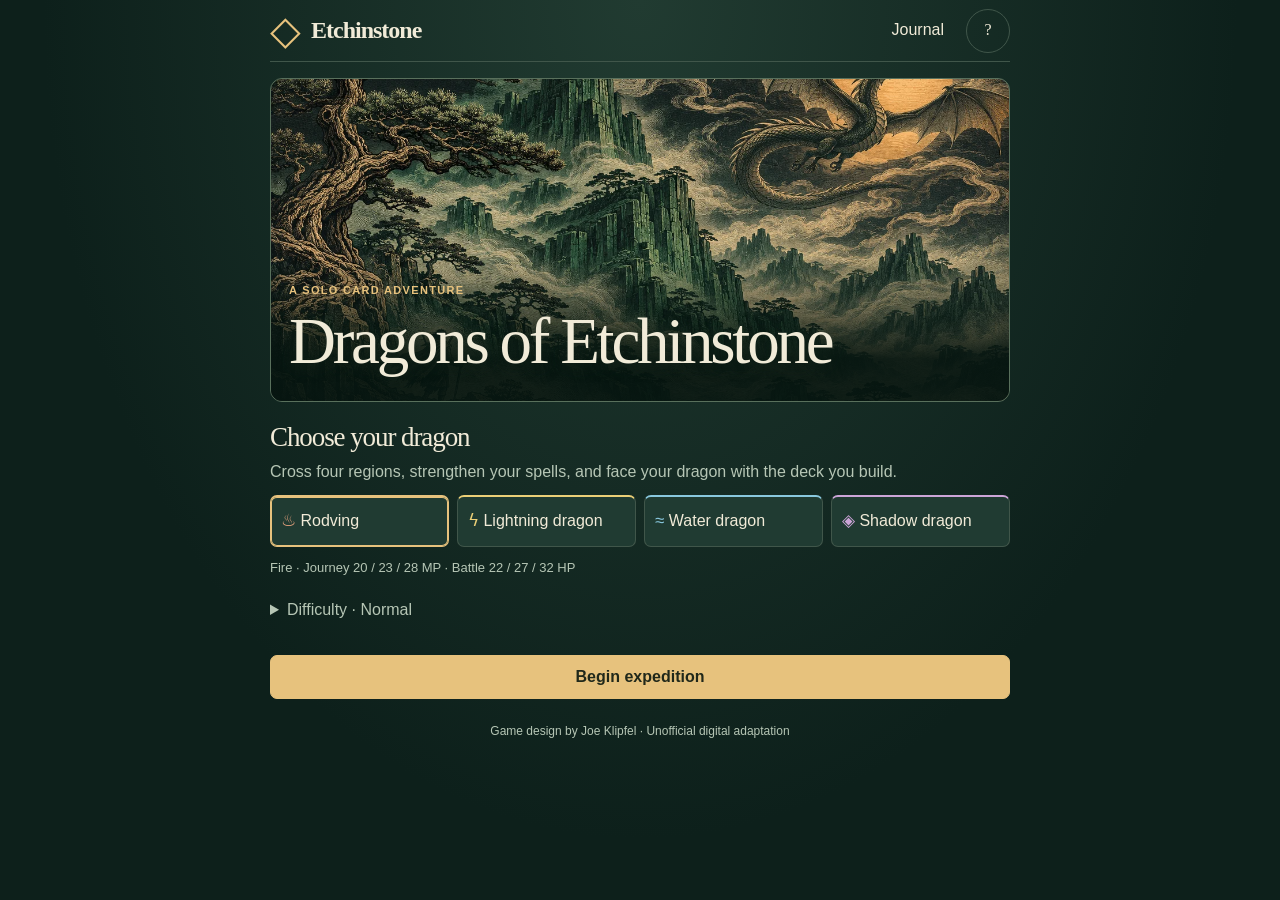
==== index.html @ 00d9d8dd "feat: implement playable offline Dragons of Etchinstone campaign" ====
<!doctype html>
<html lang="en">
  <head>
    <meta charset="utf-8" />
    <meta
      name="viewport"
      content="width=device-width, initial-scale=1, viewport-fit=cover"
    />
    <meta name="theme-color" content="#102821" />
    <meta name="apple-mobile-web-app-capable" content="yes" />
    <link rel="manifest" href="./manifest.webmanifest" />
    <link rel="apple-touch-icon" href="./icon-192.png" />
    <title>Dragons of Etchinstone</title>
    <link rel="stylesheet" href="./style.css" />
  </head>
  <body>
    <header>
      <span class="mark" aria-hidden="true">◇</span><strong>Etchinstone</strong
      ><button id="journal" aria-label="Open expedition journal">Journal</button
      ><button id="help" aria-label="How to play">?</button>
    </header>
    <main id="app"></main>
    <dialog id="panel">
      <form method="dialog">
        <button autofocus class="close">Close</button>
      </form>
      <div id="details"></div>
    </dialog>
    <div aria-live="polite" id="status"></div>
    <script type="module" src="./app.mjs"></script>
  </body>
</html>
---- style.css ----
:root {
  color-scheme: dark;
  --ink: #f1ebd8;
  --muted: #b6c6b5;
  --gold: #e7c27d;
  --bg: #0d201b;
  --edge: #40564a;
  --panel: #193229;
  font:
    16px/1.42 "Avenir Next",
    Avenir,
    -apple-system,
    sans-serif;
  color: var(--ink);
  background: var(--bg);
}
* {
  box-sizing: border-box;
}
body {
  margin: 0;
  padding: env(safe-area-inset-top) max(14px, env(safe-area-inset-right))
    max(24px, env(safe-area-inset-bottom)) max(14px, env(safe-area-inset-left));
  min-height: 100vh;
  background: radial-gradient(ellipse at 50% 0, #213b31, transparent 66%);
}
header,
main {
  max-width: 740px;
  margin: auto;
}
header {
  display: flex;
  align-items: center;
  gap: 10px;
  height: 62px;
  border-bottom: 1px solid var(--edge);
}
header strong {
  font:
    600 24px Georgia,
    serif;
  letter-spacing: -1px;
  flex: 1;
}
.mark {
  color: var(--gold);
  font: 40px Georgia;
}
button,
select {
  font: inherit;
  color: inherit;
  background: #203b32;
  border: 1px solid var(--edge);
  border-radius: 7px;
  padding: 8px 12px;
  min-height: 44px;
  cursor: pointer;
  touch-action: manipulation;
}
button:disabled {
  opacity: 0.44;
  cursor: default;
}
button:focus-visible,
select:focus-visible {
  outline: 3px solid var(--gold);
  outline-offset: 2px;
}
button[aria-pressed="true"],
.selected {
  border-color: var(--gold);
  box-shadow: inset 0 0 0 1px var(--gold);
}
header button {
  background: transparent;
  border: 0;
}
#help {
  font-family: Georgia;
  border: 1px solid var(--edge);
  width: 44px;
  border-radius: 50%;
}
main {
  padding-top: 16px;
}
h1,
h2,
h3,
p {
  margin: 0;
}
h1,
h2,
h3,
.cname {
  font-family: Georgia, "Times New Roman", serif;
  font-weight: 500;
  line-height: 1.1;
}
h1 {
  font-size: clamp(36px, 8vw, 65px);
  letter-spacing: -0.05em;
}
h2 {
  font-size: 27px;
  letter-spacing: -0.04em;
}
h3 {
  font-size: 21px;
}
p {
  color: var(--muted);
  margin: 8px 0 12px;
}
.over,
small,
.stat {
  font-weight: 700;
  font-size: 11px;
  letter-spacing: 0.12em;
  text-transform: uppercase;
}
.over {
  color: var(--gold);
  margin-bottom: 7px;
}
.cover,
.banner {
  background: #234037 url("./vale.webp") center 45% / cover;
  border: 1px solid #59705c;
  border-radius: 12px;
  overflow: hidden;
  position: relative;
}
.cover {
  display: flex;
  align-items: flex-end;
  min-height: clamp(235px, 36vh, 375px);
}
.cover > div,
.banner > div {
  width: 100%;
  padding: 24px 18px;
  background: linear-gradient(transparent, rgba(6, 21, 16, 0.94) 70%);
}
.cover h1 {
  max-width: 9em;
  text-shadow: 0 2px 15px #15251a;
}
.banner > div {
  padding: 42px 16px 12px;
}
.banner h1 {
  font-size: 32px;
}
.section {
  margin: 21px 0;
}
.line,
.actions,
.stats {
  display: flex;
  align-items: center;
  gap: 8px;
  flex-wrap: wrap;
}
.line {
  justify-content: space-between;
}
.line small,
.muted {
  color: var(--muted);
}
.dragons,
.cards {
  display: grid;
  grid-template-columns: repeat(2, minmax(0, 1fr));
  gap: 8px;
  margin: 12px 0;
}
.dragon,
.card {
  text-align: left;
  position: relative;
  overflow: hidden;
}
.dragon {
  padding: 12px 10px;
  border-top: 2px solid var(--el);
}
.glyph {
  color: var(--el);
  font-size: 17px;
}
.fire {
  --el: #efa780;
}
.water {
  --el: #89c8de;
}
.lightning {
  --el: #ebcf77;
}
.shadow {
  --el: #cca5d8;
}
.primary {
  width: 100%;
  background: var(--gold);
  border-color: var(--gold);
  color: #20281a;
  font-weight: 750;
}
.primary,
.wide {
  margin-top: 10px;
}
.wide {
  width: 100%;
}
.enc,
.box {
  padding: 14px;
  background: #172e26;
  border: 1px solid var(--edge);
  border-radius: 10px;
  margin-top: 12px;
}
.stats {
  color: var(--muted);
  font-size: 14px;
  margin: 8px 0 0;
}
.stat {
  padding: 4px 8px;
  background: #2a4135;
  color: #e5e9d8;
  border-radius: 4px;
  letter-spacing: 0.03em;
}
.slots {
  display: grid;
  grid-template-columns: repeat(3, minmax(0, 1fr));
  gap: 6px;
  margin: 8px 0;
}
.slot {
  background: #14271e;
  text-align: left;
  min-height: 57px;
  padding: 6px;
}
.slot small {
  display: block;
  color: var(--gold);
  font-size: 10px;
}
.slot span {
  font: 15px Georgia;
}
.card {
  padding: 10px;
  border-color: #536251;
  border-left: 3px solid var(--el);
  background: linear-gradient(130deg, #2a4034, #192c25);
}
.card .line {
  font-size: 11px;
  color: var(--el);
  font-weight: 700;
}
.cname {
  display: block;
  font-size: 20px;
  margin: 5px 0 8px;
}
.card .numbers {
  display: block;
  font-size: 12px;
  color: #e2e6d6;
  line-height: 1.55;
}
.foot,
.hint {
  color: var(--muted);
  font-size: 13px;
  margin: 7px 0;
}
.result {
  font-size: 17px;
  color: var(--gold);
}
.tag {
  font-size: 12px;
  color: var(--gold);
}
select {
  max-width: 100%;
}
dialog {
  width: min(95vw, 510px);
  max-height: 82dvh;
  color: var(--ink);
  background: #162e25;
  border: 1px solid #6b806c;
  border-radius: 12px;
  padding: 20px;
}
dialog::backdrop {
  background: #040d09b8;
}
.close {
  float: right;
}
dialog h2 {
  padding-right: 60px;
  margin: 8px 0 18px;
}
dialog h3 {
  margin-top: 18px;
}
dialog li {
  margin-bottom: 8px;
}
.journal {
  padding: 10px 0;
  border-bottom: 1px solid var(--edge);
}
#status {
  position: fixed;
  bottom: 0;
  color: var(--gold);
  background: var(--bg);
}
.actions {
  margin-top: 10px;
}
details {
  margin: 12px 0;
  color: var(--muted);
}
summary {
  cursor: pointer;
  min-height: 44px;
  padding: 10px 0;
}
.check {
  display: flex;
  align-items: center;
  gap: 9px;
  min-height: 44px;
}
.check input {
  width: 19px;
  height: 19px;
}
footer {
  color: var(--muted);
  text-align: center;
  font-size: 12px;
  margin: 24px 0;
}
button:hover:enabled {
  filter: brightness(1.1);
}
@media (min-width: 650px) {
  .cards {
    grid-template-columns: repeat(4, minmax(0, 1fr));
  }
  .dragons {
    grid-template-columns: repeat(4, 1fr);
  }
}
@media (max-width: 370px) {
  body {
    padding-inline: 9px;
  }
  .card {
    padding: 7px;
  }
  .cname {
    font-size: 17px;
  }
}
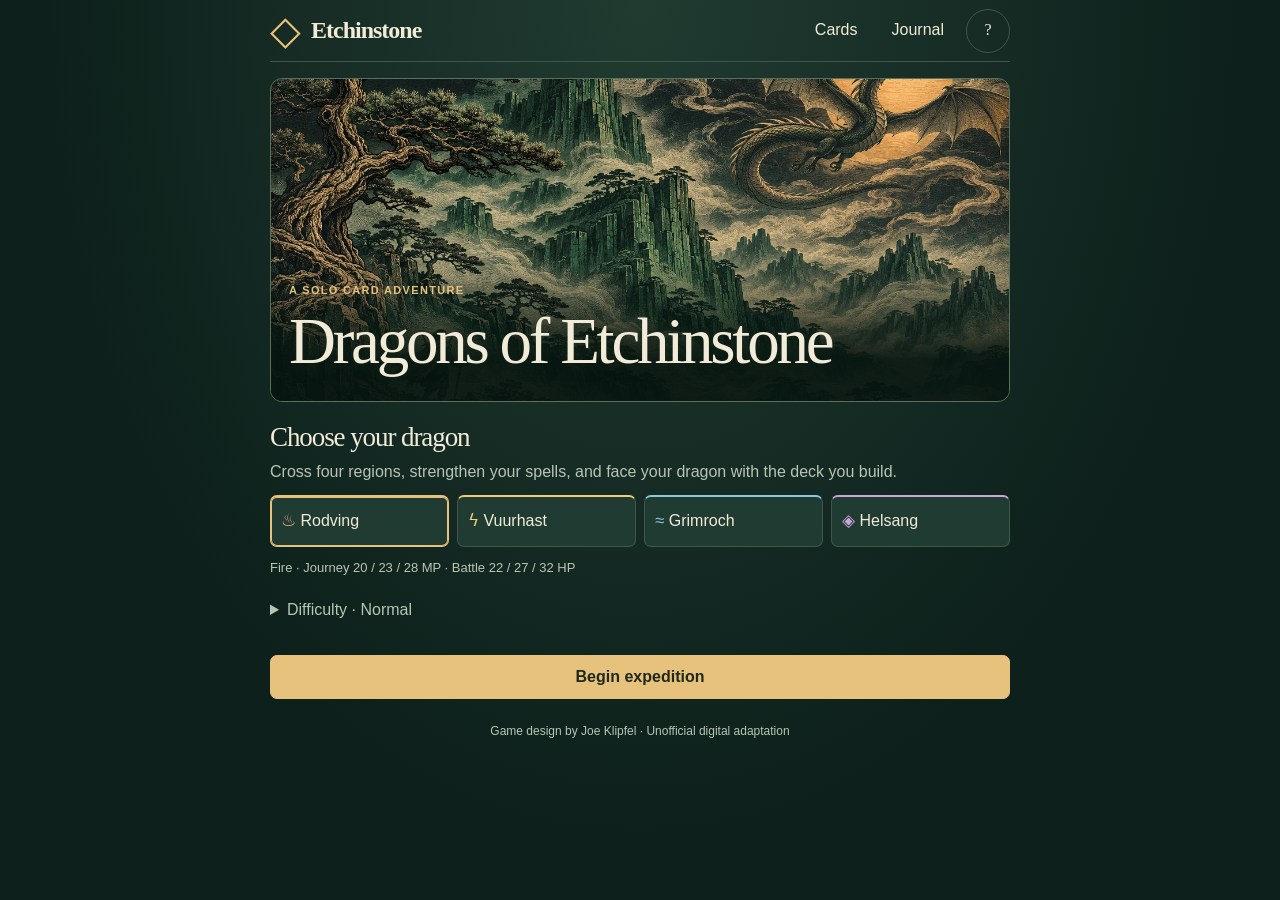
==== commit e4a98cd0: "feat: show printed mage and encounter cards offline" ====
--- a/index.html
+++ b/index.html
@@ -16,6 +16,7 @@
   <body>
     <header>
       <span class="mark" aria-hidden="true">◇</span><strong>Etchinstone</strong
+      ><button id="printed" aria-label="View printed cards">Cards</button
       ><button id="journal" aria-label="Open expedition journal">Journal</button
       ><button id="help" aria-label="How to play">?</button>
     </header>
--- a/style.css
+++ b/style.css
@@ -385,3 +385,58 @@
     font-size: 17px;
   }
 }
+.printed {
+  display: none;
+  background-repeat: no-repeat;
+  border-radius: 4px;
+}
+.has-powers .powers {
+  display: block;
+  background-image: var(--powers-image);
+  background-size: 800% 800%;
+  aspect-ratio: 825/568;
+  margin: 6px 0;
+}
+.has-enemies .enemies,
+.has-journeys .journeys {
+  display: block;
+  background-size: 400% 400%;
+  float: left;
+  width: 72px;
+  margin: 0 12px 5px 0;
+}
+.enemies {
+  background-image: var(--enemies-image);
+  aspect-ratio: 148/192;
+}
+.journeys {
+  background-image: var(--journeys-image);
+  aspect-ratio: 148/170;
+}
+.enc {
+  display: flow-root;
+}
+#details:has(#print-face) label {
+  display: block;
+  margin: 10px 0;
+}
+#print-face {
+  margin-top: 14px;
+}
+.has-powers .art-wait {
+  display: none;
+}
+@media (max-width: 440px) {
+  header {
+    gap: 4px;
+  }
+  header .mark {
+    display: none;
+  }
+  header strong {
+    font-size: 21px;
+  }
+  header button {
+    padding-inline: 8px;
+  }
+}
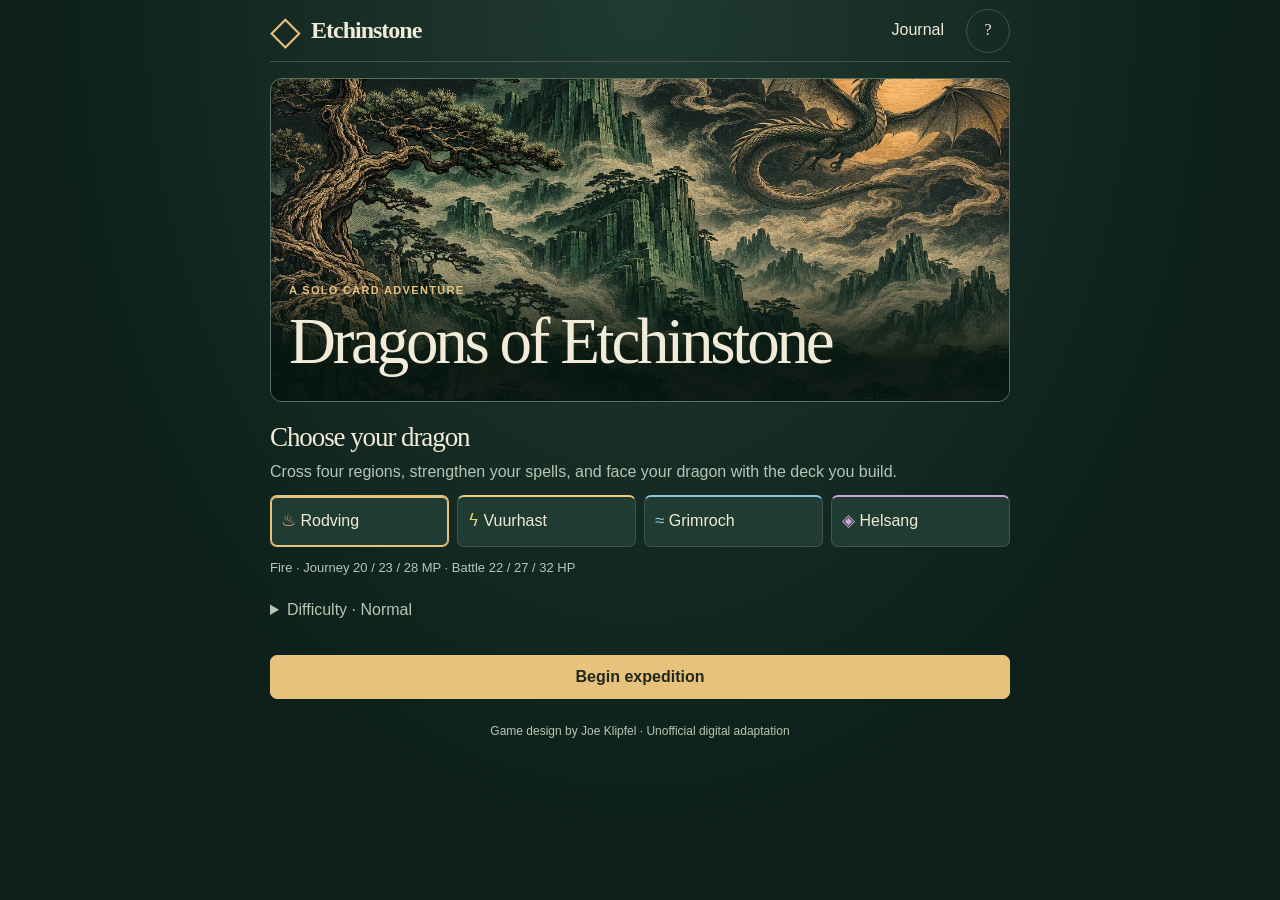
==== commit b269bd2a: "feat: enlarge mage cards directly in play" ====
--- a/index.html
+++ b/index.html
@@ -16,7 +16,6 @@
   <body>
     <header>
       <span class="mark" aria-hidden="true">◇</span><strong>Etchinstone</strong
-      ><button id="printed" aria-label="View printed cards">Cards</button
       ><button id="journal" aria-label="Open expedition journal">Journal</button
       ><button id="help" aria-label="How to play">?</button>
     </header>
@@ -27,6 +26,18 @@
       </form>
       <div id="details"></div>
     </dialog>
+    <dialog
+      id="card-view"
+      aria-labelledby="card-title"
+      aria-describedby="card-level"
+    >
+      <form method="dialog">
+        <button autofocus class="close">Close</button>
+      </form>
+      <h2 id="card-title"></h2>
+      <p id="card-level"></p>
+      <div id="print-face"></div>
+    </dialog>
     <div aria-live="polite" id="status"></div>
     <script type="module" src="./app.mjs"></script>
   </body>
--- a/style.css
+++ b/style.css
@@ -416,9 +416,20 @@
 .enc {
   display: flow-root;
 }
-#details:has(#print-face) label {
-  display: block;
-  margin: 10px 0;
+.card-pair {
+  display: flex;
+  flex-direction: column;
+  min-width: 0;
+}
+.card-pair > .card {
+  flex: 1;
+  border-radius: 7px 7px 0 0;
+}
+.enlarge {
+  width: 100%;
+  border-top: 0;
+  border-radius: 0 0 7px 7px;
+  font-size: 14px;
 }
 #print-face {
   margin-top: 14px;
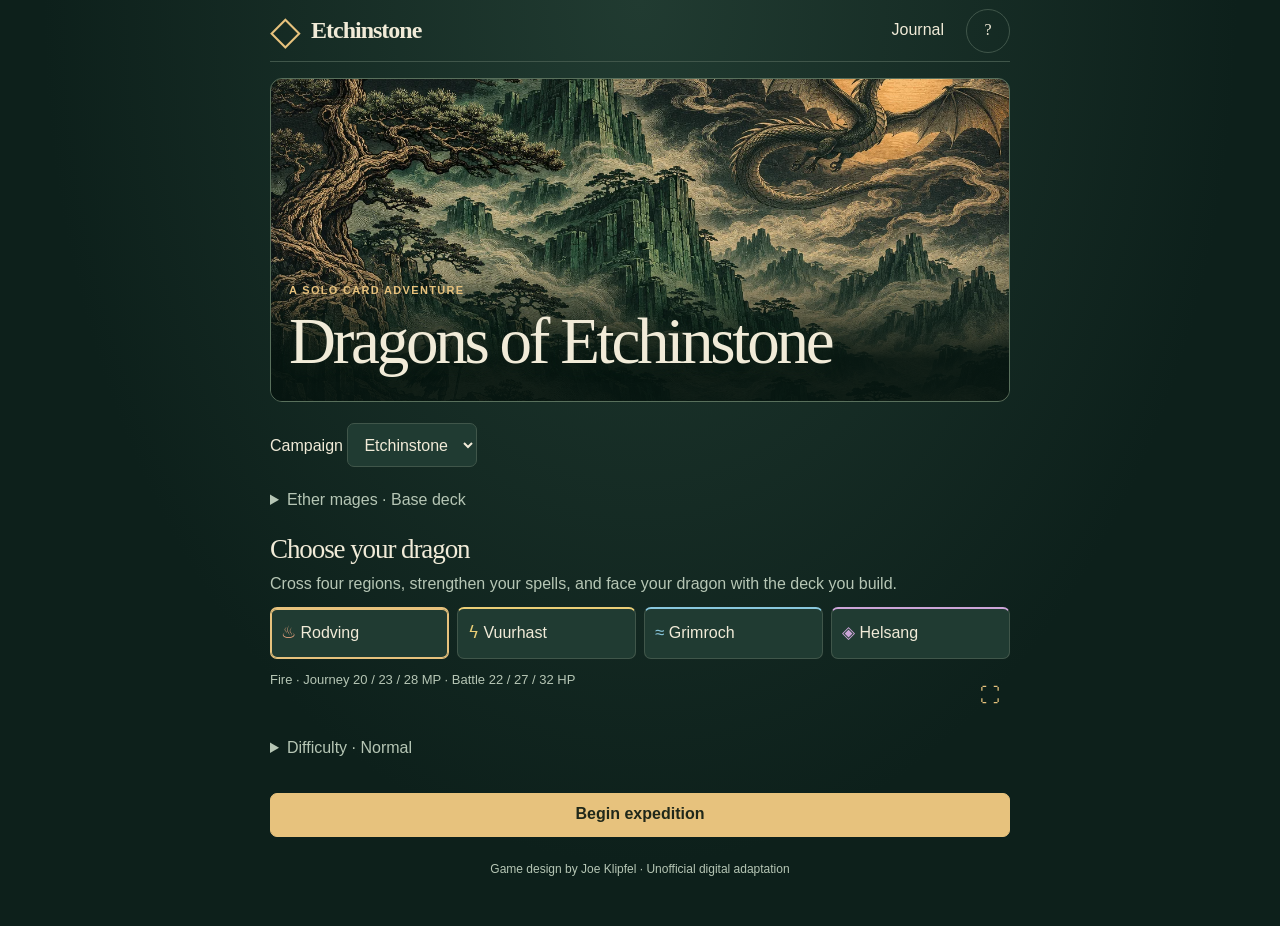
==== commit cdc52064: "feat: browse card levels and enlarge region and boss cards" ====
--- a/index.html
+++ b/index.html
@@ -36,6 +36,25 @@
       </form>
       <h2 id="card-title"></h2>
       <p id="card-level"></p>
+      <div
+        id="level-buttons"
+        role="group"
+        aria-label="Preview card level"
+        hidden
+      >
+        <button type="button" data-action="view-level" value="1">
+          Level 1
+        </button>
+        <button type="button" data-action="view-level" value="2">
+          Level 2
+        </button>
+        <button type="button" data-action="view-level" value="3">
+          Level 3
+        </button>
+        <button type="button" data-action="view-level" value="4">
+          Level 4
+        </button>
+      </div>
       <div id="print-face"></div>
     </dialog>
     <div aria-live="polite" id="status"></div>
--- a/style.css
+++ b/style.css
@@ -451,3 +451,74 @@
     padding-inline: 8px;
   }
 }
+.north-print {
+  display: block;
+  width: 100%;
+  height: auto;
+  margin: 6px 0;
+  border-radius: 4px;
+}
+.mage-options {
+  display: grid;
+  gap: 8px;
+  margin: 12px 0;
+}
+.mage-options label,
+details label:has(input[type="file"]) {
+  display: grid;
+  gap: 4px;
+}
+input[type="file"] {
+  max-width: 100%;
+}
+#level-buttons:not([hidden]) {
+  display: grid;
+  grid-template-columns: repeat(4, 1fr);
+  gap: 5px;
+}
+#level-buttons button {
+  padding-inline: 2px;
+  min-height: 44px;
+}
+.inspect-surface {
+  position: relative;
+  padding-right: 44px;
+}
+.inspect-surface.banner {
+  padding-right: 0;
+}
+.inspect-surface.banner h1 {
+  padding-right: 32px;
+}
+.inspect-trigger {
+  position: absolute;
+  inset: 0;
+  width: 100%;
+  height: 100%;
+  z-index: 1;
+  border: 0;
+  background: transparent;
+  border-radius: inherit;
+  text-align: right;
+}
+.inspect-trigger span {
+  position: absolute;
+  right: 10px;
+  top: 10px;
+  color: var(--gold);
+  font-size: 20px;
+}
+.hint.inspect-surface {
+  min-height: 44px;
+}
+#card-view .enc .printed {
+  width: min(32%, 120px);
+}
+#card-view .stats {
+  font-size: 16px;
+}
+#card-view > form {
+  position: sticky;
+  top: 0;
+  z-index: 2;
+}
